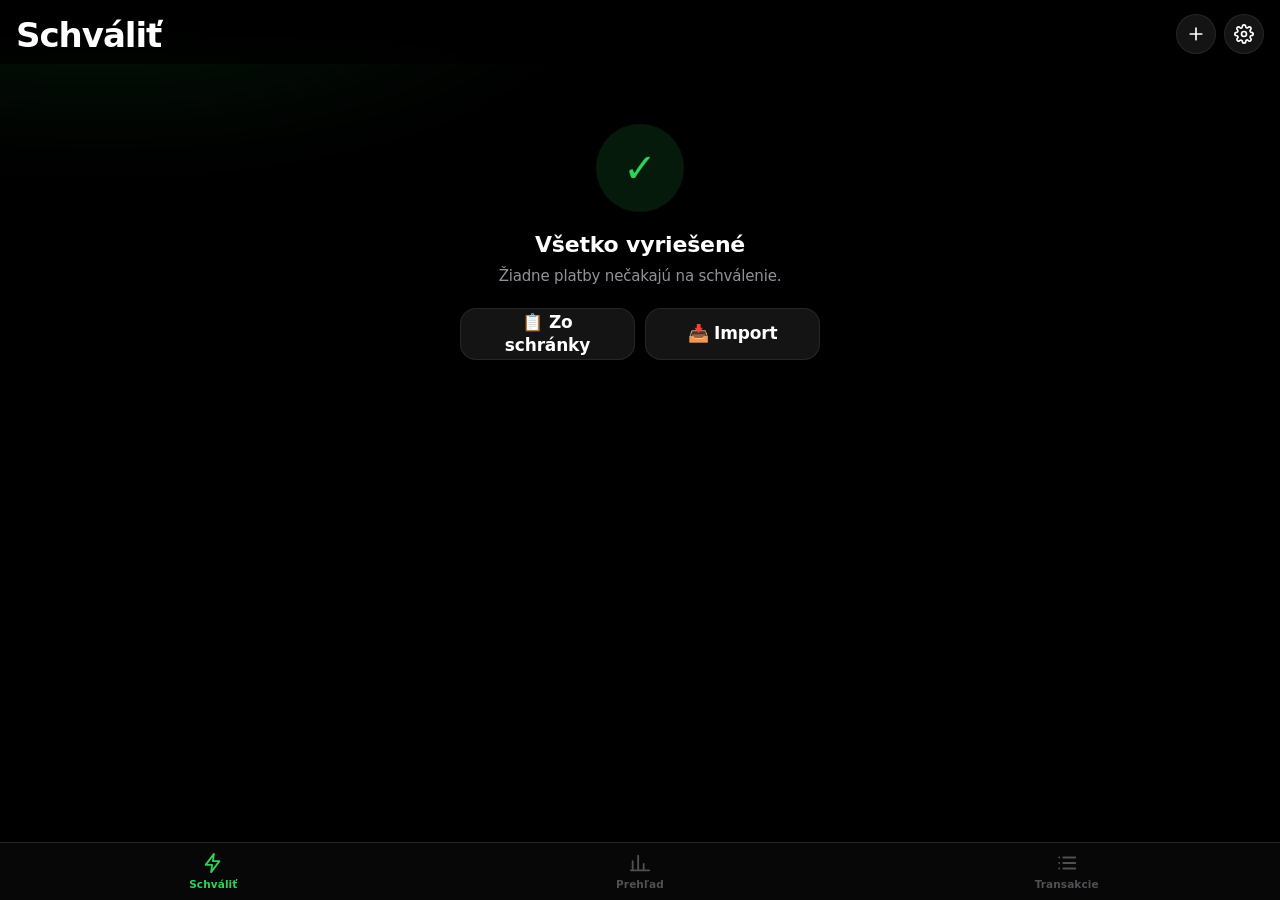
==== index.html @ a3e70f03 "Financie PWA: inbox schvaľovania, prehľad, transakcie, EML/PDF parser Co-Authored-By: Claude Opus 5." ====
<!doctype html>
<html lang="sk">
<head>
  <meta charset="utf-8">
  <meta name="viewport" content="width=device-width, initial-scale=1, viewport-fit=cover">
  <meta name="theme-color" content="#000000">
  <meta name="color-scheme" content="dark">
  <meta name="apple-mobile-web-app-capable" content="yes">
  <meta name="mobile-web-app-capable" content="yes">
  <meta name="apple-mobile-web-app-status-bar-style" content="black-translucent">
  <meta name="apple-mobile-web-app-title" content="Financie">
  <meta name="format-detection" content="telephone=no">
  <title>Financie</title>
  <link rel="manifest" href="manifest.json">
  <link rel="icon" href="icons/icon.svg" type="image/svg+xml">
  <link rel="apple-touch-icon" href="icons/apple-touch-icon.png">
  <link rel="stylesheet" href="css/app.css">
</head>
<body>
  <div class="ambient" aria-hidden="true"></div>

  <header class="topbar">
    <h1 id="title" class="topbar__title">Schváliť</h1>
    <div class="topbar__actions">
      <button class="icon-btn" id="btn-add" aria-label="Pridať platbu">
        <svg viewBox="0 0 24 24"><path d="M12 5v14M5 12h14"/></svg>
      </button>
      <button class="icon-btn" id="btn-settings" aria-label="Nastavenia">
        <svg viewBox="0 0 24 24"><circle cx="12" cy="12" r="3"/><path d="M19.4 15a1.7 1.7 0 0 0 .3 1.8l.1.1a2 2 0 1 1-2.8 2.8l-.1-.1a1.7 1.7 0 0 0-1.8-.3 1.7 1.7 0 0 0-1 1.5V21a2 2 0 1 1-4 0v-.1a1.7 1.7 0 0 0-1.1-1.5 1.7 1.7 0 0 0-1.8.3l-.1.1a2 2 0 1 1-2.8-2.8l.1-.1a1.7 1.7 0 0 0 .3-1.8 1.7 1.7 0 0 0-1.5-1H3a2 2 0 1 1 0-4h.1a1.7 1.7 0 0 0 1.5-1.1 1.7 1.7 0 0 0-.3-1.8l-.1-.1a2 2 0 1 1 2.8-2.8l.1.1a1.7 1.7 0 0 0 1.8.3H9a1.7 1.7 0 0 0 1-1.5V3a2 2 0 1 1 4 0v.1a1.7 1.7 0 0 0 1 1.5 1.7 1.7 0 0 0 1.8-.3l.1-.1a2 2 0 1 1 2.8 2.8l-.1.1a1.7 1.7 0 0 0-.3 1.8V9a1.7 1.7 0 0 0 1.5 1H21a2 2 0 1 1 0 4h-.1a1.7 1.7 0 0 0-1.5 1z"/></svg>
      </button>
    </div>
  </header>

  <main class="views">
    <section id="view-inbox" class="view" aria-label="Schváliť a vyriešiť"></section>
    <section id="view-overview" class="view" aria-label="Prehľad a analýza" hidden></section>
    <section id="view-tx" class="view" aria-label="Transakcie" hidden>
      <div class="search">
        <svg viewBox="0 0 24 24" aria-hidden="true"><circle cx="11" cy="11" r="7"/><path d="m20 20-3.5-3.5"/></svg>
        <input id="tx-search" type="search" placeholder="Hľadať obchodníka, poznámku, sumu…" autocomplete="off" enterkeyhint="search">
      </div>
      <div class="chips chips--scroll" id="tx-filters" role="tablist"></div>
      <div id="tx-list"></div>
    </section>
  </main>

  <nav class="tabbar" role="tablist">
    <button class="tab is-active" data-tab="inbox" role="tab" aria-selected="true">
      <span class="tab__icon">
        <svg viewBox="0 0 24 24"><path d="M13 2 4 14h7l-1 8 9-12h-7z"/></svg>
        <span class="badge" id="inbox-badge" hidden></span>
      </span>
      <span class="tab__label">Schváliť</span>
    </button>
    <button class="tab" data-tab="overview" role="tab" aria-selected="false">
      <span class="tab__icon"><svg viewBox="0 0 24 24"><path d="M4 20V10M10 20V4M16 20v-7M22 20H2"/></svg></span>
      <span class="tab__label">Prehľad</span>
    </button>
    <button class="tab" data-tab="tx" role="tab" aria-selected="false">
      <span class="tab__icon"><svg viewBox="0 0 24 24"><path d="M8 6h13M8 12h13M8 18h13M3.5 6h.01M3.5 12h.01M3.5 18h.01"/></svg></span>
      <span class="tab__label">Transakcie</span>
    </button>
  </nav>

  <div id="sheet-root"></div>
  <div id="toast" class="toast" role="status" aria-live="polite"></div>
  <input type="file" id="file-input" accept=".eml,.pdf,.txt,message/rfc822,application/pdf,text/plain" multiple hidden>
  <input type="file" id="backup-input" accept=".json,application/json" hidden>

  <noscript><p style="padding:24px">Aplikácia potrebuje JavaScript.</p></noscript>
  <script type="module" src="js/ui.js"></script>
</body>
</html>
---- css/app.css ----
/* =========================================================================
   Financie — iOS OLED Dark. Vanilla CSS, žiadne závislosti.
   ========================================================================= */

:root {
  color-scheme: dark;
  --bg: #000;
  --glass: rgba(255, 255, 255, 0.05);
  --glass-strong: rgba(255, 255, 255, 0.08);
  --glass-press: rgba(255, 255, 255, 0.12);
  --hairline: rgba(255, 255, 255, 0.08);
  --text: #fff;
  --text-2: rgba(235, 235, 245, 0.62);
  --text-3: rgba(235, 235, 245, 0.32);
  --green: #30d158;
  --red: #ff453a;
  --orange: #ff9f0a;
  --blue: #0a84ff;
  --r-sm: 12px;
  --r: 16px;
  --r-lg: 20px;
  --r-xl: 28px;
  --blur: saturate(180%) blur(24px);
  --ease: cubic-bezier(0.32, 0.72, 0, 1);       /* iOS sheet křivka */
  --spring: cubic-bezier(0.34, 1.36, 0.64, 1);
  --safe-t: env(safe-area-inset-top, 0px);
  --safe-b: env(safe-area-inset-bottom, 0px);
  --tabbar-h: calc(58px + var(--safe-b));
  --font: -apple-system, BlinkMacSystemFont, "SF Pro Text", "SF Pro Display", system-ui, "Segoe UI", Roboto, sans-serif;
}

/* ---------- Reset ---------- */
*, *::before, *::after { box-sizing: border-box; margin: 0; padding: 0; }
html { -webkit-text-size-adjust: 100%; text-size-adjust: 100%; height: 100%; }
body {
  min-height: 100%;
  background: var(--bg);
  color: var(--text);
  font: 400 17px/1.35 var(--font);
  letter-spacing: -0.01em;
  -webkit-font-smoothing: antialiased;
  -webkit-tap-highlight-color: transparent;
  overscroll-behavior-y: none;
  overflow-x: hidden;
}
button, input, select, textarea { font: inherit; color: inherit; letter-spacing: inherit; }
button { background: none; border: 0; cursor: pointer; touch-action: manipulation; -webkit-user-select: none; user-select: none; }
input, textarea, select { -webkit-appearance: none; appearance: none; border: 0; outline: 0; background: none; }
svg { display: block; }
[hidden] { display: none !important; }
:focus-visible { outline: 2px solid var(--blue); outline-offset: 2px; }

.ambient {
  position: fixed; inset: -20% -20% auto; height: 60vh; z-index: -1; pointer-events: none;
  background:
    radial-gradient(40% 50% at 20% 30%, rgba(48, 209, 88, 0.10), transparent 70%),
    radial-gradient(40% 50% at 85% 10%, rgba(10, 132, 255, 0.10), transparent 70%);
  filter: blur(20px);
}

/* ---------- Top bar ---------- */
.topbar {
  position: sticky; top: 0; z-index: 20;
  display: flex; align-items: flex-end; justify-content: space-between; gap: 12px;
  padding: calc(var(--safe-t) + 14px) 16px 10px;
  background: linear-gradient(#000 40%, rgba(0, 0, 0, 0.72));
  -webkit-backdrop-filter: var(--blur); backdrop-filter: var(--blur);
}
.topbar__title { font-size: 34px; font-weight: 700; letter-spacing: -0.03em; line-height: 1.1; }
.topbar__actions { display: flex; gap: 8px; }
.icon-btn {
  width: 40px; height: 40px; border-radius: 50%;
  display: grid; place-items: center;
  background: var(--glass-strong); border: 1px solid var(--hairline);
  transition: transform .15s, background .15s;
}
.icon-btn:active { transform: scale(.9); background: var(--glass-press); }
.icon-btn svg, .tab svg, .search svg { width: 22px; height: 22px; fill: none; stroke: currentColor; stroke-width: 2; stroke-linecap: round; stroke-linejoin: round; }
.icon-btn svg { width: 20px; height: 20px; }

/* ---------- Views ---------- */
.views { padding: 4px 16px calc(var(--tabbar-h) + 24px); max-width: 640px; margin: 0 auto; }
.view { animation: viewIn .28s var(--ease); }
@keyframes viewIn { from { opacity: 0; transform: translateY(6px); } }

.section-title { font-size: 13px; font-weight: 600; text-transform: uppercase; letter-spacing: .04em; color: var(--text-2); margin: 26px 4px 10px; }
.muted { color: var(--text-2); }
.small { font-size: 13px; }
.num { font-variant-numeric: tabular-nums; }
.pos { color: var(--green); }
.neg { color: var(--text); }

/* ---------- Glass ---------- */
.glass {
  background: var(--glass);
  border: 1px solid var(--hairline);
  border-radius: var(--r-lg);
  -webkit-backdrop-filter: var(--blur); backdrop-filter: var(--blur);
}

/* ---------- Buttons ---------- */
.btn {
  display: flex; align-items: center; justify-content: center; gap: 8px;
  min-height: 52px; padding: 0 18px; border-radius: var(--r);
  font-weight: 600; font-size: 17px;
  background: var(--glass-strong); border: 1px solid var(--hairline);
  transition: transform .15s var(--ease), background .15s, opacity .15s;
}
.btn:active { transform: scale(.97); background: var(--glass-press); }
.btn--primary { background: var(--green); color: #000; border-color: transparent; }
.btn--primary:active { background: #28b84c; }
.btn--blue { background: var(--blue); color: #fff; border-color: transparent; }
.btn--danger { color: var(--red); }
.btn--ghost { background: none; border-color: transparent; color: var(--blue); min-height: 44px; }
.btn--block { width: 100%; }
.btn--sm { min-height: 40px; font-size: 15px; padding: 0 14px; border-radius: var(--r-sm); }
.btn:disabled { opacity: .4; }
.row { display: flex; gap: 10px; }
.row > * { flex: 1; }

/* ---------- Inbox ---------- */
.inbox-head { display: flex; align-items: center; justify-content: space-between; gap: 12px; margin: 4px 4px 14px; }
.inbox-head__count { font-size: 15px; color: var(--text-2); }
.inbox-head__count b { color: var(--text); font-weight: 600; }

.stack { position: relative; }
.stack__ghost {
  position: absolute; left: 0; right: 0; top: 0; height: 100%;
  border-radius: var(--r-xl); background: var(--glass); border: 1px solid var(--hairline);
  transform-origin: 50% 0; pointer-events: none;
}
.stack__ghost--1 { transform: translateY(12px) scale(.95); opacity: .6; }
.stack__ghost--2 { transform: translateY(24px) scale(.9); opacity: .3; }

.card {
  position: relative; z-index: 2;
  padding: 22px 18px 18px; border-radius: var(--r-xl);
  background: rgba(22, 22, 24, 0.86);
  border: 1px solid rgba(255, 255, 255, 0.1);
  -webkit-backdrop-filter: var(--blur); backdrop-filter: var(--blur);
  box-shadow: 0 20px 50px rgba(0, 0, 0, .6);
  touch-action: pan-y;
  will-change: transform;
}
.card.is-dragging { transition: none; }
.card.is-returning { transition: transform .4s var(--spring); }
.card--fly { position: fixed; z-index: 50; margin: 0; pointer-events: none; transition: transform .42s var(--ease), opacity .42s var(--ease); }

.card__meta { display: flex; justify-content: space-between; align-items: center; font-size: 13px; color: var(--text-2); }
.card__source { padding: 3px 8px; border-radius: 999px; background: var(--glass-strong); font-weight: 600; font-size: 11px; text-transform: uppercase; letter-spacing: .05em; }
.card__amount { font-size: 46px; font-weight: 700; letter-spacing: -0.04em; margin: 14px 0 2px; line-height: 1.05; }
.card__merchant { font-size: 20px; font-weight: 600; word-break: break-word; }
.card__note { font-size: 14px; color: var(--text-2); margin-top: 4px; word-break: break-word; }
.card__hint { display: flex; align-items: center; gap: 6px; margin: 18px 0 10px; font-size: 13px; color: var(--text-2); }
.card__hint .dot { width: 6px; height: 6px; border-radius: 50%; background: var(--text-3); }
.card__hint .dot--rule { background: var(--green); }
.card__hint .dot--keyword { background: var(--orange); }
.btn--approve { min-height: 60px; font-size: 18px; border-radius: 18px; width: 100%; }
.btn--approve .emoji { font-size: 22px; }

.swipe-label {
  position: absolute; top: 22px; z-index: 3; padding: 6px 12px; border-radius: 10px;
  font-weight: 700; font-size: 15px; opacity: 0; pointer-events: none; border: 2px solid;
}
.swipe-label--yes { left: 18px; color: var(--green); transform: rotate(-8deg); }
.swipe-label--no { right: 18px; color: var(--orange); transform: rotate(8deg); }

.card__footer { display: flex; justify-content: space-between; margin-top: 10px; }
.card__footer .btn { min-height: 40px; font-size: 15px; font-weight: 500; color: var(--text-2); background: none; border: 0; padding: 0 6px; }

/* Kategórie: 4×2 mriežka, 1 tap = schválenie */
.cat-grid { display: grid; grid-template-columns: repeat(4, 1fr); gap: 8px; margin-top: 12px; }
.cat-btn {
  display: flex; flex-direction: column; align-items: center; justify-content: center; gap: 4px;
  min-height: 68px; padding: 8px 2px; border-radius: var(--r);
  background: var(--glass); border: 1px solid var(--hairline);
  font-size: 11px; font-weight: 500; color: var(--text-2); line-height: 1.15; text-align: center;
  transition: transform .15s var(--ease), background .15s, border-color .15s;
}
.cat-btn .emoji { font-size: 24px; line-height: 1; }
.cat-btn:active { transform: scale(.93); background: var(--glass-press); }
.cat-btn.is-selected { border-color: var(--c, var(--green)); background: color-mix(in srgb, var(--c, var(--green)) 18%, transparent); color: var(--text); }

.empty { text-align: center; padding: 56px 20px 24px; }
.empty__icon {
  width: 88px; height: 88px; margin: 0 auto 18px; border-radius: 50%;
  display: grid; place-items: center; font-size: 40px;
  background: rgba(48, 209, 88, .12); color: var(--green);
  animation: pop .5s var(--spring);
}
@keyframes pop { from { transform: scale(.6); opacity: 0; } }
.empty h2 { font-size: 22px; font-weight: 700; margin-bottom: 6px; }
.empty p { color: var(--text-2); font-size: 15px; margin-bottom: 22px; }
.empty .row { max-width: 360px; margin: 0 auto; }

.queue { margin-top: 30px; }
.queue-item { display: flex; align-items: center; gap: 12px; padding: 12px 14px; }
.queue-item + .queue-item { border-top: 1px solid var(--hairline); }

/* ---------- Lists ---------- */
.list { overflow: hidden; padding: 0; }
.list-row {
  display: flex; align-items: center; gap: 12px; width: 100%;
  padding: 12px 14px; text-align: left; min-height: 60px;
  transition: background .15s;
}
.list-row:active { background: var(--glass-strong); }
.list-row + .list-row { border-top: 1px solid var(--hairline); }
.list-row__icon {
  flex: none; width: 40px; height: 40px; border-radius: 12px; display: grid; place-items: center; font-size: 20px;
  background: color-mix(in srgb, var(--c, #8e8e93) 20%, transparent);
}
.list-row__main { flex: 1; min-width: 0; }
.list-row__title { font-weight: 500; white-space: nowrap; overflow: hidden; text-overflow: ellipsis; }
.list-row__sub { font-size: 13px; color: var(--text-2); white-space: nowrap; overflow: hidden; text-overflow: ellipsis; }
.list-row__end { text-align: right; font-weight: 600; font-variant-numeric: tabular-nums; white-space: nowrap; }
.pill { display: inline-block; padding: 1px 7px; border-radius: 999px; font-size: 11px; font-weight: 600; background: rgba(255, 159, 10, .18); color: var(--orange); vertical-align: 1px; }
.day-head { display: flex; justify-content: space-between; margin: 22px 6px 8px; font-size: 13px; font-weight: 600; color: var(--text-2); }
.day-head:first-child { margin-top: 8px; }

/* ---------- Search & chips ---------- */
.search {
  position: sticky; top: calc(var(--safe-t) + 64px); z-index: 10;
  display: flex; align-items: center; gap: 8px; padding: 0 12px; height: 44px; border-radius: var(--r-sm);
  background: rgba(118, 118, 128, .24); color: var(--text-2);
  -webkit-backdrop-filter: var(--blur); backdrop-filter: var(--blur);
}
.search svg { width: 18px; height: 18px; flex: none; }
.search input { flex: 1; height: 100%; font-size: 17px; color: var(--text); min-width: 0; }
.search input::placeholder { color: var(--text-3); }
.chips { display: flex; gap: 8px; margin: 12px 0 4px; }
.chips--scroll { overflow-x: auto; scrollbar-width: none; margin-left: -16px; margin-right: -16px; padding: 0 16px; }
.chips--scroll::-webkit-scrollbar { display: none; }
.chip {
  flex: none; height: 34px; padding: 0 14px; border-radius: 999px; font-size: 15px; font-weight: 500;
  background: var(--glass-strong); border: 1px solid var(--hairline); color: var(--text-2);
  transition: background .15s, color .15s;
}
.chip.is-active { background: var(--text); color: #000; border-color: transparent; }

/* ---------- Overview ---------- */
.month-nav { display: flex; align-items: center; justify-content: space-between; margin: 0 0 14px; }
.month-nav__label { font-size: 17px; font-weight: 600; text-transform: capitalize; }
.month-nav .icon-btn svg { width: 18px; height: 18px; }

.hero { padding: 20px 18px; }
.hero__label { font-size: 13px; color: var(--text-2); font-weight: 500; }
.hero__value { font-size: 44px; font-weight: 700; letter-spacing: -0.04em; margin: 2px 0 4px; line-height: 1.1; }
.hero__sub { font-size: 14px; color: var(--text-2); }

.tiles { display: grid; grid-template-columns: repeat(3, 1fr); gap: 8px; margin-top: 8px; }
.tile { padding: 14px 12px; min-width: 0; }
.tile__label { font-size: 12px; color: var(--text-2); font-weight: 500; display: flex; align-items: center; gap: 5px; }
.tile__value { font-size: 18px; font-weight: 700; letter-spacing: -0.02em; margin-top: 4px; white-space: nowrap; overflow: hidden; text-overflow: ellipsis; }
.swatch { width: 8px; height: 8px; border-radius: 2px; flex: none; background: var(--c); }

.alert { display: flex; align-items: center; gap: 12px; padding: 14px; margin-top: 8px; width: 100%; text-align: left; border-color: rgba(255, 159, 10, .3); }
.alert__icon { font-size: 20px; }

.panel { padding: 16px; }
.stackbar { display: flex; gap: 2px; height: 14px; border-radius: 4px; overflow: hidden; background: rgba(255, 255, 255, .06); }
.stackbar__seg { height: 100%; background: var(--c); min-width: 3px; border: 0; padding: 0; transition: opacity .15s; }
.stackbar__seg:first-child { border-radius: 4px 0 0 4px; }
.stackbar__seg:last-child { border-radius: 0 4px 4px 0; }
.legend { display: flex; flex-wrap: wrap; gap: 6px 14px; margin-top: 12px; font-size: 13px; color: var(--text-2); }
.legend span { display: inline-flex; align-items: center; gap: 6px; }
.legend b { color: var(--text); font-weight: 600; }

.cat-row { display: grid; grid-template-columns: 34px 1fr auto; gap: 4px 12px; align-items: center; padding: 10px 0; }
.cat-row + .cat-row { border-top: 1px solid var(--hairline); }
.cat-row__icon { font-size: 22px; grid-row: span 2; text-align: center; }
.cat-row__name { font-weight: 500; font-size: 15px; }
.cat-row__val { font-weight: 600; font-size: 15px; font-variant-numeric: tabular-nums; text-align: right; }
.cat-row__bar { grid-column: 2 / 4; height: 6px; border-radius: 3px; background: rgba(255, 255, 255, .06); overflow: hidden; }
.cat-row__bar i { display: block; height: 100%; border-radius: 3px; background: var(--c); transform-origin: left; animation: grow .6s var(--ease); }
@keyframes grow { from { transform: scaleX(0); } }

.trend { position: relative; }
.trend svg { width: 100%; height: auto; overflow: visible; }
.trend .grid-line { stroke: rgba(255, 255, 255, .08); stroke-width: 1; }
.trend .axis-label { fill: var(--text-3); font-size: 11px; }
.trend .axis-label--active { fill: var(--text); font-weight: 600; }
.trend .bar-in { fill: var(--green); }
.trend .bar-out { fill: rgba(235, 235, 245, .55); }
.trend .hit { fill: transparent; cursor: pointer; }
.trend .col.is-dim { opacity: .45; }
.tooltip {
  position: absolute; pointer-events: none; z-index: 5; min-width: 150px;
  padding: 10px 12px; border-radius: 12px; font-size: 13px;
  background: rgba(44, 44, 46, .96); border: 1px solid var(--hairline); box-shadow: 0 10px 30px rgba(0, 0, 0, .5);
  transform: translate(-50%, -100%); white-space: nowrap;
}
.tooltip b { display: block; margin-bottom: 4px; font-size: 13px; }
.tooltip div { display: flex; justify-content: space-between; gap: 14px; color: var(--text-2); }
.tooltip div span:last-child { color: var(--text); font-variant-numeric: tabular-nums; }

/* ---------- Tab bar ---------- */
.tabbar {
  position: fixed; left: 0; right: 0; bottom: 0; z-index: 30;
  display: grid; grid-template-columns: repeat(3, 1fr);
  height: var(--tabbar-h); padding-bottom: var(--safe-b);
  background: rgba(10, 10, 10, .72);
  border-top: 0.5px solid rgba(255, 255, 255, .12);
  -webkit-backdrop-filter: var(--blur); backdrop-filter: var(--blur);
}
.tab { display: flex; flex-direction: column; align-items: center; justify-content: center; gap: 3px; color: var(--text-3); transition: color .2s; }
.tab__icon { position: relative; }
.tab__label { font-size: 10.5px; font-weight: 600; letter-spacing: .01em; }
.tab.is-active { color: var(--text); }
.tab.is-active[data-tab="inbox"] { color: var(--green); }
.tab:active .tab__icon { transform: scale(.88); }
.tab__icon { transition: transform .15s; }
.badge {
  position: absolute; top: -5px; left: 14px; min-width: 18px; height: 18px; padding: 0 5px;
  border-radius: 9px; background: var(--red); color: #fff; font-size: 11px; font-weight: 700; line-height: 18px; text-align: center;
}

/* ---------- Bottom sheet ---------- */
.sheet-backdrop {
  position: fixed; inset: 0; z-index: 60; background: rgba(0, 0, 0, .55);
  opacity: 0; transition: opacity .35s var(--ease);
}
.sheet {
  position: fixed; left: 0; right: 0; bottom: 0; z-index: 61;
  max-height: calc(100dvh - var(--safe-t) - 24px); overflow-y: auto; overscroll-behavior: contain;
  max-width: 640px; margin: 0 auto;
  padding: 8px 16px calc(var(--safe-b) + 20px);
  border-radius: 24px 24px 0 0;
  background: rgba(28, 28, 30, .94);
  border-top: 1px solid rgba(255, 255, 255, .1);
  -webkit-backdrop-filter: var(--blur); backdrop-filter: var(--blur);
  transform: translateY(100%); transition: transform .42s var(--ease);
}
.sheet-open .sheet-backdrop { opacity: 1; }
.sheet-open .sheet { transform: translateY(0); }
.sheet__grab { width: 36px; height: 5px; border-radius: 3px; background: rgba(255, 255, 255, .25); margin: 0 auto 10px; }
.sheet__head { display: flex; align-items: center; justify-content: space-between; margin-bottom: 14px; }
.sheet__title { font-size: 20px; font-weight: 700; }
.sheet .section-title:first-of-type { margin-top: 8px; }

.field { display: block; margin-bottom: 10px; }
.field__label { display: block; font-size: 13px; color: var(--text-2); margin: 0 4px 6px; }
.input {
  width: 100%; min-height: 50px; padding: 12px 14px; border-radius: var(--r-sm);
  background: rgba(118, 118, 128, .2); font-size: 17px; color: var(--text);
}
.input::placeholder { color: var(--text-3); }
.input--amount { font-size: 34px; font-weight: 700; text-align: center; min-height: 72px; letter-spacing: -0.03em; }
textarea.input { min-height: 120px; resize: vertical; font-size: 15px; line-height: 1.4; }
input[type="date"].input { display: block; }

.segmented { display: grid; grid-template-columns: 1fr 1fr; padding: 3px; border-radius: 12px; background: rgba(118, 118, 128, .24); margin-bottom: 12px; }
.segmented button { min-height: 36px; border-radius: 9px; font-size: 15px; font-weight: 600; color: var(--text-2); transition: background .2s, color .2s; }
.segmented button.is-active { background: rgba(255, 255, 255, .16); color: var(--text); }

.guide { padding: 16px; font-size: 15px; line-height: 1.5; }
.guide ol { padding-left: 20px; }
.guide li { margin-bottom: 10px; }
.guide li::marker { color: var(--text-2); font-weight: 600; }
.guide code, .code {
  font: 13px/1.45 ui-monospace, "SF Mono", Menlo, monospace;
  background: rgba(255, 255, 255, .08); border-radius: 6px; padding: 1px 5px; word-break: break-all;
}
.code { display: block; padding: 10px 12px; margin: 8px 0; user-select: all; -webkit-user-select: all; }
.guide .note { margin-top: 12px; padding: 12px; border-radius: 12px; background: rgba(10, 132, 255, .12); font-size: 14px; color: var(--text-2); }
.guide .note b { color: var(--text); }

.settings-group { overflow: hidden; }
.settings-group .list-row__icon { font-size: 18px; }

/* ---------- Toast ---------- */
.toast {
  position: fixed; left: 50%; bottom: calc(var(--tabbar-h) + 14px); z-index: 80;
  display: flex; align-items: center; gap: 14px; max-width: calc(100% - 32px);
  padding: 12px 16px; border-radius: 16px; font-size: 15px; font-weight: 500;
  background: rgba(44, 44, 46, .95); border: 1px solid var(--hairline); box-shadow: 0 12px 30px rgba(0, 0, 0, .5);
  -webkit-backdrop-filter: var(--blur); backdrop-filter: var(--blur);
  transform: translate(-50%, 20px); opacity: 0; pointer-events: none;
  transition: transform .35s var(--spring), opacity .25s;
}
.toast.is-visible { transform: translate(-50%, 0); opacity: 1; pointer-events: auto; }
.toast__action { color: var(--blue); font-weight: 600; white-space: nowrap; padding: 4px 0; }

@media (prefers-reduced-motion: reduce) {
  *, *::before, *::after { animation-duration: .01ms !important; transition-duration: .01ms !important; }
}
@media (max-width: 360px) {
  .topbar__title { font-size: 30px; }
  .card__amount { font-size: 40px; }
  .tiles { grid-template-columns: 1fr 1fr; }
  .tiles .tile:last-child { grid-column: span 2; }
}
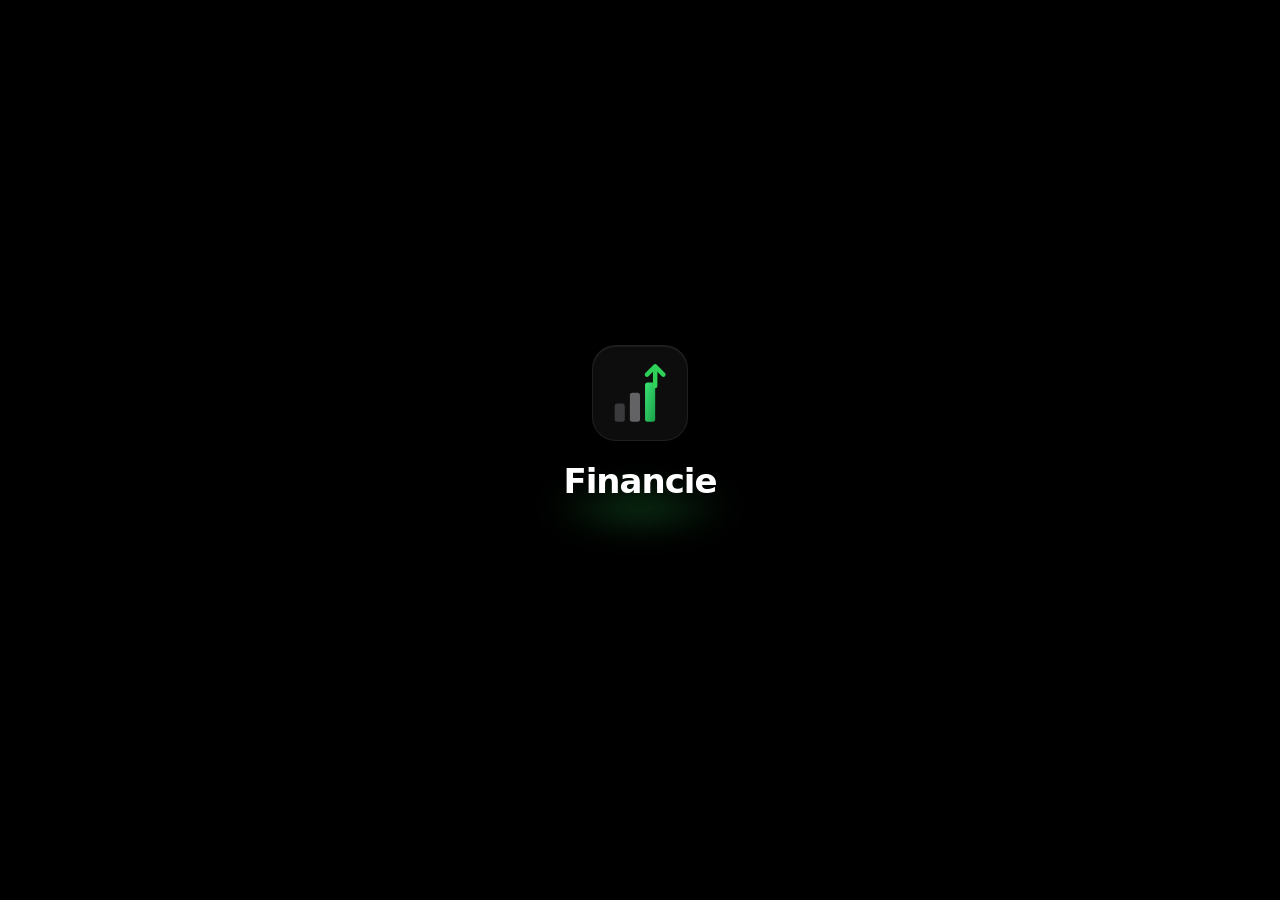
==== commit 074c9aee: "Úvodná animácia pri otvorení appky - logo v sklenenej dlaždici (opacity + scale + blur), stĺpce graf" ====
--- a/index.html
+++ b/index.html
@@ -16,7 +16,62 @@
   <link rel="apple-touch-icon" href="icons/apple-touch-icon.png">
   <link rel="stylesheet" href="css/app.css">
 </head>
-<body>
+<body class="is-launching">
+  <!-- Úvodná animácia: len pri otvorení appky (riadi ju skript nižšie, štýly v css/app.css → Splash) -->
+  <div id="splash" class="splash" aria-hidden="true">
+    <div class="splash__stage">
+      <div class="splash__mark">
+        <svg viewBox="80 38 352 392" width="56" height="62">
+          <defs>
+            <linearGradient id="splash-g" x1="0" y1="0" x2="1" y2="1">
+              <stop offset="0" stop-color="#3ae374"/><stop offset="1" stop-color="#1a9e48"/>
+            </linearGradient>
+          </defs>
+          <rect class="splash__bar splash__bar--1" x="96" y="300" width="64" height="116" rx="16" fill="#3a3a3c"/>
+          <rect class="splash__bar splash__bar--2" x="192" y="232" width="64" height="184" rx="16" fill="#636366"/>
+          <rect class="splash__bar splash__bar--3" x="288" y="168" width="64" height="248" rx="16" fill="url(#splash-g)"/>
+          <g class="splash__arrow" fill="none" stroke="#30d158" stroke-width="28" stroke-linecap="round" stroke-linejoin="round">
+            <path d="M300 118 352 66l52 52"/><path d="M352 70v120"/>
+          </g>
+        </svg>
+      </div>
+      <div class="splash__name">Financie</div>
+      <div class="splash__glow"></div>
+    </div>
+  </div>
+  <script>
+    (function () {
+      var el = document.getElementById('splash'), body = document.body, gone = false;
+      function done() {
+        if (gone) return;
+        gone = true;
+        body.classList.remove('is-launching', 'is-revealing');
+        if (el && el.parentNode) el.parentNode.removeChild(el);
+      }
+      var seen = false;
+      try { seen = sessionStorage.getItem('financie.splash') === '1'; sessionStorage.setItem('financie.splash', '1'); } catch (e) {}
+      // Znovunačítanie v tej istej relácii alebo odkaz zo Skratiek → rovno dashboard
+      if (seen || /[?&](add|import)=/.test(location.search)) { done(); return; }
+
+      var reduce = window.matchMedia && matchMedia('(prefers-reduced-motion: reduce)').matches;
+      var minHold = reduce ? 650 : 1500, start = Date.now(), left = false;
+      function leave() {
+        if (left) return;
+        left = true;
+        el.classList.add('is-leaving');
+        body.classList.add('is-revealing');
+        body.classList.remove('is-launching');
+        setTimeout(done, reduce ? 350 : 850);
+      }
+      // Odíď až keď je dashboard vykreslený (load) a animácia dobehla
+      function whenReady() { setTimeout(leave, Math.max(0, minHold - (Date.now() - start))); }
+      if (document.readyState === 'complete') whenReady();
+      else window.addEventListener('load', whenReady);
+      setTimeout(done, 5000); // poistka
+    })();
+  </script>
+  <noscript><style>.splash { display: none; } body.is-launching .topbar, body.is-launching .views, body.is-launching .tabbar { opacity: 1; transform: none; }</style></noscript>
+
   <div class="ambient" aria-hidden="true"></div>
 
   <header class="topbar">
--- a/css/app.css
+++ b/css/app.css
@@ -211,6 +211,7 @@
   background: color-mix(in srgb, var(--c, #8e8e93) 20%, transparent);
 }
 .list-row__main { flex: 1; min-width: 0; }
+.list-row__title, .list-row__sub { display: block; }
 .list-row__title { font-weight: 500; white-space: nowrap; overflow: hidden; text-overflow: ellipsis; }
 .list-row__sub { font-size: 13px; color: var(--text-2); white-space: nowrap; overflow: hidden; text-overflow: ellipsis; }
 .list-row__end { text-align: right; font-weight: 600; font-variant-numeric: tabular-nums; white-space: nowrap; }
@@ -350,6 +351,8 @@
 input[type="date"].input { display: block; }
 
 .segmented { display: grid; grid-template-columns: 1fr 1fr; padding: 3px; border-radius: 12px; background: rgba(118, 118, 128, .24); margin-bottom: 12px; }
+.segmented--3 { grid-template-columns: repeat(3, 1fr); }
+.segmented--4 { grid-template-columns: repeat(4, 1fr); }
 .segmented button { min-height: 36px; border-radius: 9px; font-size: 15px; font-weight: 600; color: var(--text-2); transition: background .2s, color .2s; }
 .segmented button.is-active { background: rgba(255, 255, 255, .16); color: var(--text); }
 
@@ -390,3 +393,81 @@
   .tiles { grid-template-columns: 1fr 1fr; }
   .tiles .tile:last-child { grid-column: span 2; }
 }
+
+/* =========================================================================
+   Splash — úvodná animácia pri otvorení appky
+   Poradie: scéna → logo (opacity + scale + blur) → stĺpce grafu → šípka
+            → názov (posun nahor) → žiara → prechod na dashboard.
+   Animujú sa len opacity / transform / malý filter: blur → plynulé aj na iPhone.
+   ========================================================================= */
+.splash {
+  position: fixed; inset: 0; z-index: 1000;
+  display: grid; place-items: center;
+  padding: var(--safe-t) 16px var(--safe-b);
+  background: var(--bg);
+  transition: opacity .6s cubic-bezier(.4, 0, .2, 1);
+}
+.splash__stage {
+  position: relative;
+  display: flex; flex-direction: column; align-items: center;
+  margin-bottom: 6vh; /* opticky stred */
+  animation: splashFade .5s cubic-bezier(.4, 0, .2, 1) both;
+  transition: transform .7s var(--ease), filter .7s var(--ease);
+}
+.splash__mark {
+  width: 96px; height: 96px; border-radius: 24px;
+  display: grid; place-items: center;
+  background: var(--glass);
+  border: 1px solid var(--hairline);
+  box-shadow: inset 0 1px 0 rgba(255, 255, 255, .06), 0 18px 40px rgba(0, 0, 0, .6);
+  animation: splashMark .9s cubic-bezier(.16, 1, .3, 1) .1s both;
+}
+.splash__mark svg { overflow: visible; }
+.splash__bar { transform-box: fill-box; transform-origin: 50% 100%; animation: splashBar .75s cubic-bezier(.16, 1, .3, 1) both; }
+.splash__bar--1 { animation-delay: .3s; }
+.splash__bar--2 { animation-delay: .38s; }
+.splash__bar--3 { animation-delay: .46s; }
+.splash__arrow { animation: splashArrow .6s cubic-bezier(.16, 1, .3, 1) .62s both; }
+.splash__name {
+  margin-top: 22px;
+  font-size: 34px; font-weight: 700; letter-spacing: -0.03em; line-height: 1.1;
+  color: var(--text);
+  animation: splashName .8s cubic-bezier(.16, 1, .3, 1) .48s both;
+}
+.splash__glow {
+  position: absolute; left: 50%; bottom: -34px; z-index: -1;
+  width: 190px; height: 56px; margin-left: -95px;
+  border-radius: 50%;
+  background: radial-gradient(closest-side, rgba(48, 209, 88, .26), rgba(48, 209, 88, 0));
+  filter: blur(14px);
+  pointer-events: none;
+  animation: splashGlow 1.2s cubic-bezier(.4, 0, .2, 1) .7s both;
+}
+
+@keyframes splashFade  { from { opacity: 0; } }
+@keyframes splashMark  { from { opacity: 0; transform: scale(.82); filter: blur(10px); } }
+@keyframes splashBar   { from { opacity: 0; transform: scaleY(.3); } }
+@keyframes splashArrow { from { opacity: 0; transform: translateY(16px); } }
+@keyframes splashName  { from { opacity: 0; transform: translateY(12px); filter: blur(6px); } }
+@keyframes splashGlow  { from { opacity: 0; transform: scale(.6); } }
+
+/* Odchod: splash sa rozplynie a mierne priblíži, dashboard sa zozadu zaostrí na miesto */
+.splash.is-leaving { opacity: 0; pointer-events: none; }
+.splash.is-leaving .splash__stage { transform: scale(1.06); filter: blur(8px); }
+
+body.is-launching .topbar,
+body.is-launching .views { opacity: 0; transform: scale(.975); }
+body.is-launching .tabbar { opacity: 0; transform: translateY(10px); }
+body.is-launching { overflow: hidden; }
+body.is-revealing .topbar,
+body.is-revealing .views,
+body.is-revealing .tabbar { transition: opacity .6s var(--ease) .08s, transform .8s var(--ease) .08s; }
+body.is-revealing .views { transform-origin: 50% 20%; }
+
+/* Obmedziť pohyb: bez posunov, zväčšení a rozostrení — len krátke prelínanie */
+@media (prefers-reduced-motion: reduce) {
+  .splash__stage, .splash__mark, .splash__bar, .splash__arrow, .splash__name, .splash__glow { animation: none !important; }
+  .splash.is-leaving .splash__stage { transform: none; filter: none; }
+  #splash.is-leaving { transition: opacity .3s linear !important; }
+  body.is-launching .topbar, body.is-launching .views, body.is-launching .tabbar { transform: none; }
+}
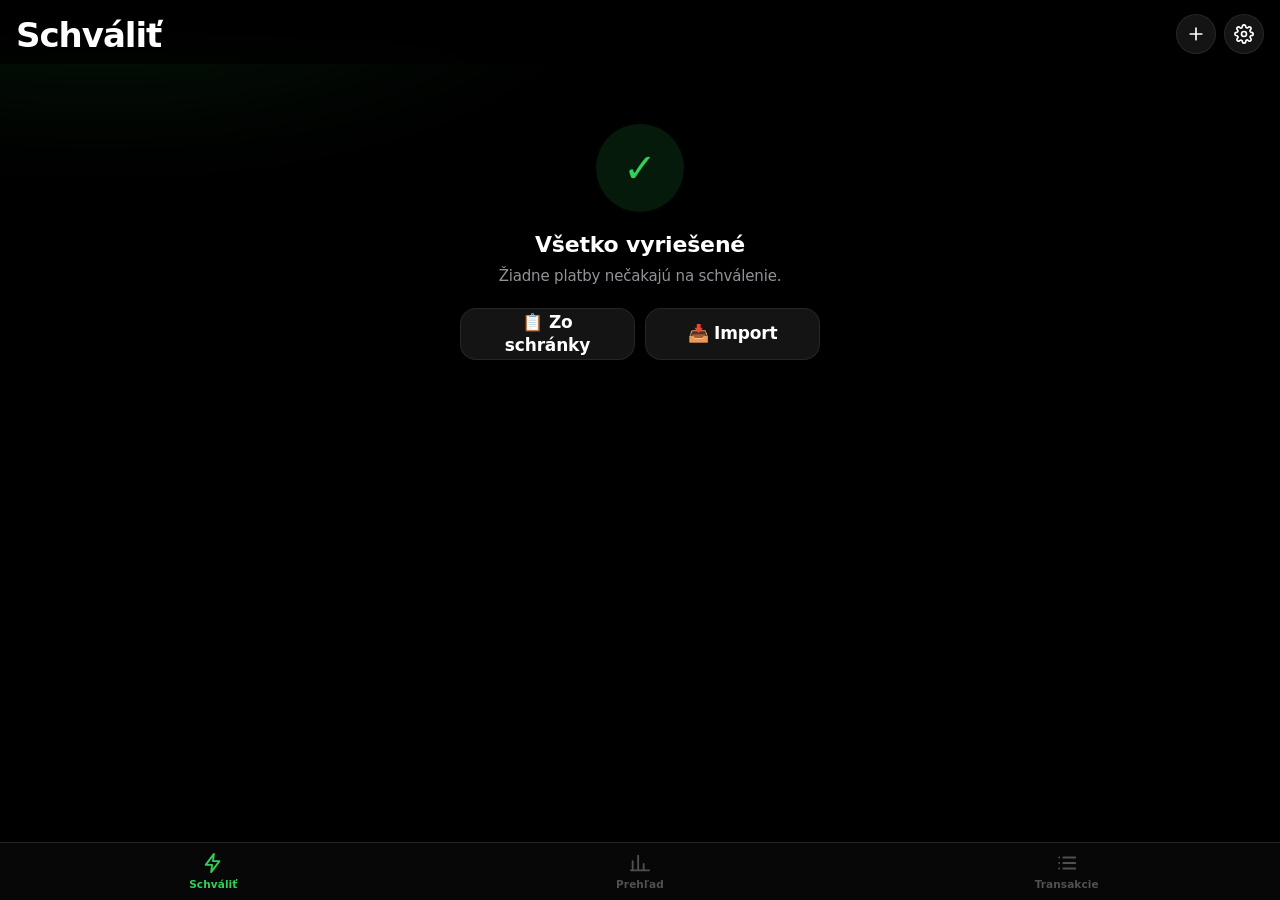
==== commit e8257619: "Úvodná animácia: kratšia (~1,3 s) a bez zaseknutia - odchod nečaká na window.load (čakal aj na odpov" ====
--- a/index.html
+++ b/index.html
@@ -54,19 +54,21 @@
       if (seen || /[?&](add|import)=/.test(location.search)) { done(); return; }
 
       var reduce = window.matchMedia && matchMedia('(prefers-reduced-motion: reduce)').matches;
-      var minHold = reduce ? 650 : 1500, start = Date.now(), left = false;
+      // Odchod začne hneď, ako dobehne posledný pohyb (bez mŕtvej pauzy)
+      var minHold = reduce ? 400 : 780, start = Date.now(), left = false;
       function leave() {
         if (left) return;
         left = true;
         el.classList.add('is-leaving');
         body.classList.add('is-revealing');
         body.classList.remove('is-launching');
-        setTimeout(done, reduce ? 350 : 850);
+        setTimeout(done, reduce ? 300 : 520);
       }
-      // Odíď až keď je dashboard vykreslený (load) a animácia dobehla
+      // Dashboard je vykreslený po DOMContentLoaded (moduly už dobehli). Nečakáme na 'load',
+      // ten by čakal aj na požiadavky do Gmailu a úvodná obrazovka by zbytočne stála.
       function whenReady() { setTimeout(leave, Math.max(0, minHold - (Date.now() - start))); }
-      if (document.readyState === 'complete') whenReady();
-      else window.addEventListener('load', whenReady);
+      if (document.readyState !== 'loading') whenReady();
+      else document.addEventListener('DOMContentLoaded', whenReady);
       setTimeout(done, 5000); // poistka
     })();
   </script>
--- a/css/app.css
+++ b/css/app.css
@@ -405,14 +405,14 @@
   display: grid; place-items: center;
   padding: var(--safe-t) 16px var(--safe-b);
   background: var(--bg);
-  transition: opacity .6s cubic-bezier(.4, 0, .2, 1);
+  transition: opacity .42s cubic-bezier(.4, 0, .2, 1);
 }
 .splash__stage {
   position: relative;
   display: flex; flex-direction: column; align-items: center;
   margin-bottom: 6vh; /* opticky stred */
-  animation: splashFade .5s cubic-bezier(.4, 0, .2, 1) both;
-  transition: transform .7s var(--ease), filter .7s var(--ease);
+  animation: splashFade .3s cubic-bezier(.4, 0, .2, 1) both;
+  transition: transform .5s var(--ease), filter .5s var(--ease);
 }
 .splash__mark {
   width: 96px; height: 96px; border-radius: 24px;
@@ -420,19 +420,19 @@
   background: var(--glass);
   border: 1px solid var(--hairline);
   box-shadow: inset 0 1px 0 rgba(255, 255, 255, .06), 0 18px 40px rgba(0, 0, 0, .6);
-  animation: splashMark .9s cubic-bezier(.16, 1, .3, 1) .1s both;
+  animation: splashMark .6s cubic-bezier(.16, 1, .3, 1) .04s both;
 }
 .splash__mark svg { overflow: visible; }
-.splash__bar { transform-box: fill-box; transform-origin: 50% 100%; animation: splashBar .75s cubic-bezier(.16, 1, .3, 1) both; }
-.splash__bar--1 { animation-delay: .3s; }
-.splash__bar--2 { animation-delay: .38s; }
-.splash__bar--3 { animation-delay: .46s; }
-.splash__arrow { animation: splashArrow .6s cubic-bezier(.16, 1, .3, 1) .62s both; }
+.splash__bar { transform-box: fill-box; transform-origin: 50% 100%; animation: splashBar .5s cubic-bezier(.16, 1, .3, 1) both; }
+.splash__bar--1 { animation-delay: .14s; }
+.splash__bar--2 { animation-delay: .19s; }
+.splash__bar--3 { animation-delay: .24s; }
+.splash__arrow { animation: splashArrow .42s cubic-bezier(.16, 1, .3, 1) .34s both; }
 .splash__name {
   margin-top: 22px;
   font-size: 34px; font-weight: 700; letter-spacing: -0.03em; line-height: 1.1;
   color: var(--text);
-  animation: splashName .8s cubic-bezier(.16, 1, .3, 1) .48s both;
+  animation: splashName .55s cubic-bezier(.16, 1, .3, 1) .22s both;
 }
 .splash__glow {
   position: absolute; left: 50%; bottom: -34px; z-index: -1;
@@ -441,7 +441,7 @@
   background: radial-gradient(closest-side, rgba(48, 209, 88, .26), rgba(48, 209, 88, 0));
   filter: blur(14px);
   pointer-events: none;
-  animation: splashGlow 1.2s cubic-bezier(.4, 0, .2, 1) .7s both;
+  animation: splashGlow .7s cubic-bezier(.4, 0, .2, 1) .32s both;
 }
 
 @keyframes splashFade  { from { opacity: 0; } }
@@ -461,7 +461,7 @@
 body.is-launching { overflow: hidden; }
 body.is-revealing .topbar,
 body.is-revealing .views,
-body.is-revealing .tabbar { transition: opacity .6s var(--ease) .08s, transform .8s var(--ease) .08s; }
+body.is-revealing .tabbar { transition: opacity .42s var(--ease), transform .55s var(--ease); }
 body.is-revealing .views { transform-origin: 50% 20%; }
 
 /* Obmedziť pohyb: bez posunov, zväčšení a rozostrení — len krátke prelínanie */
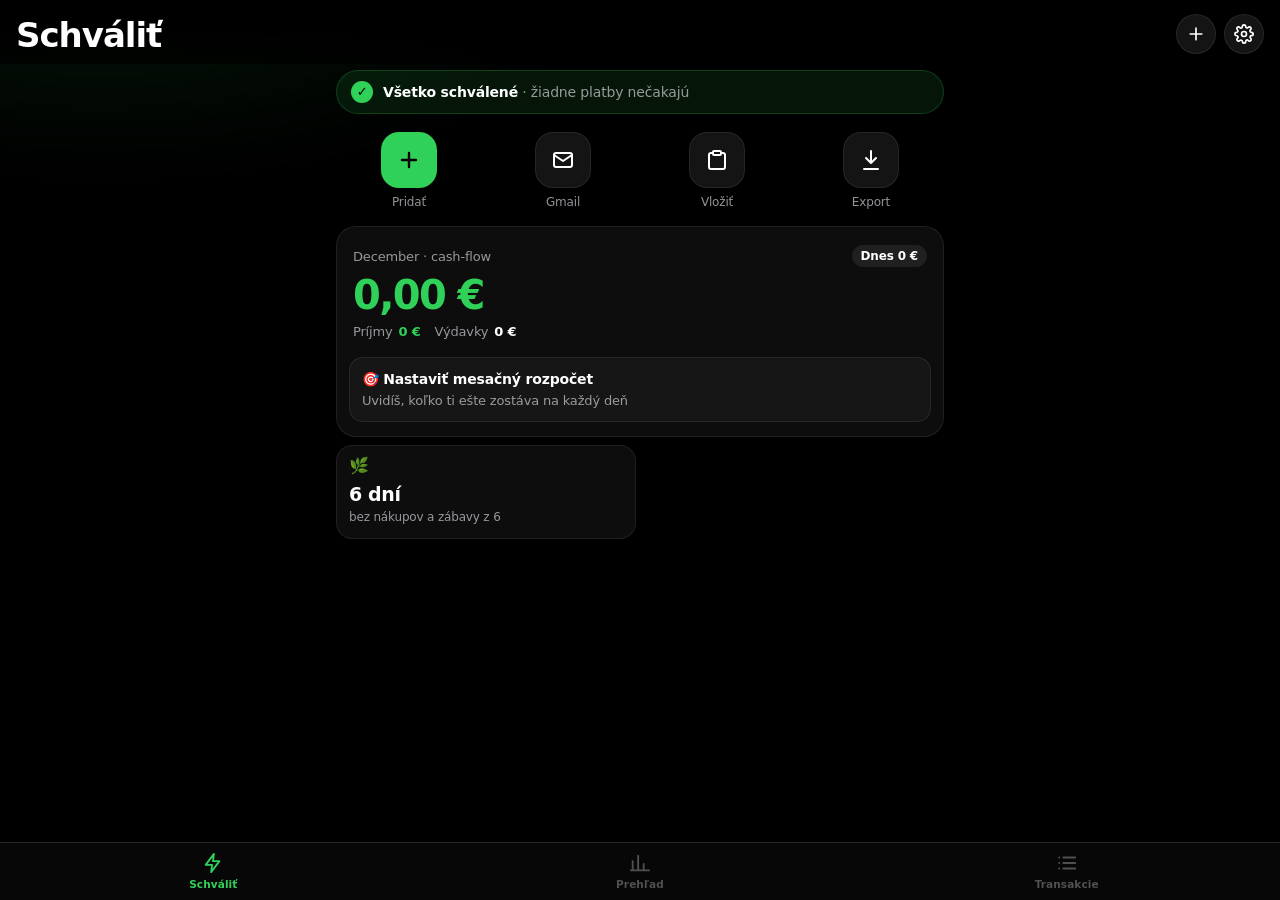
==== commit 226752f7: "Schváliť: mini-dashboard, rýchle akcie, rozpočet, haptika; inteligentné vyhľadávanie - prázdny stav " ====
--- a/index.html
+++ b/index.html
@@ -94,7 +94,7 @@
     <section id="view-tx" class="view" aria-label="Transakcie" hidden>
       <div class="search">
         <svg viewBox="0 0 24 24" aria-hidden="true"><circle cx="11" cy="11" r="7"/><path d="m20 20-3.5-3.5"/></svg>
-        <input id="tx-search" type="search" placeholder="Hľadať obchodníka, poznámku, sumu…" autocomplete="off" enterkeyhint="search">
+        <input id="tx-search" type="search" placeholder="lidl, šport, >50, september…" autocomplete="off" enterkeyhint="search">
       </div>
       <div class="chips chips--scroll" id="tx-filters" role="tablist"></div>
       <div id="tx-list"></div>
@@ -121,7 +121,7 @@
 
   <div id="sheet-root"></div>
   <div id="toast" class="toast" role="status" aria-live="polite"></div>
-  <input type="file" id="file-input" accept=".eml,.pdf,.txt,message/rfc822,application/pdf,text/plain" multiple hidden>
+  <input type="file" id="file-input" accept=".eml,.pdf,.txt,.json,message/rfc822,application/pdf,text/plain,application/json" multiple hidden>
   <input type="file" id="backup-input" accept=".json,application/json" hidden>
 
   <noscript><p style="padding:24px">Aplikácia potrebuje JavaScript.</p></noscript>
--- a/css/app.css
+++ b/css/app.css
@@ -169,15 +169,15 @@
 .card__footer .btn { min-height: 40px; font-size: 15px; font-weight: 500; color: var(--text-2); background: none; border: 0; padding: 0 6px; }
 
 /* Kategórie: 4×2 mriežka, 1 tap = schválenie */
-.cat-grid { display: grid; grid-template-columns: repeat(4, 1fr); gap: 8px; margin-top: 12px; }
+.cat-grid { display: grid; grid-template-columns: repeat(5, 1fr); gap: 6px; margin-top: 12px; }
 .cat-btn {
   display: flex; flex-direction: column; align-items: center; justify-content: center; gap: 4px;
-  min-height: 68px; padding: 8px 2px; border-radius: var(--r);
+  min-height: 64px; padding: 8px 1px; border-radius: 14px;
   background: var(--glass); border: 1px solid var(--hairline);
-  font-size: 11px; font-weight: 500; color: var(--text-2); line-height: 1.15; text-align: center;
+  font-size: 10.5px; letter-spacing: -0.02em; font-weight: 500; color: var(--text-2); line-height: 1.15; text-align: center;
   transition: transform .15s var(--ease), background .15s, border-color .15s;
 }
-.cat-btn .emoji { font-size: 24px; line-height: 1; }
+.cat-btn .emoji { font-size: 22px; line-height: 1; }
 .cat-btn:active { transform: scale(.93); background: var(--glass-press); }
 .cat-btn.is-selected { border-color: var(--c, var(--green)); background: color-mix(in srgb, var(--c, var(--green)) 18%, transparent); color: var(--text); }
 
@@ -295,6 +295,96 @@
 .tooltip div { display: flex; justify-content: space-between; gap: 14px; color: var(--text-2); }
 .tooltip div span:last-child { color: var(--text); font-variant-numeric: tabular-nums; }
 
+/* ---------- Jednorazové výdavky ---------- */
+.oneoff-split { display: flex; justify-content: space-between; gap: 12px; flex-wrap: wrap; padding: 12px 14px; margin-top: 8px; font-size: 14px; }
+.oneoff-split b { margin-left: 4px; }
+.switch-row {
+  display: flex; align-items: center; justify-content: space-between; gap: 14px; width: 100%;
+  min-height: 56px; padding: 10px 14px; margin: 4px 0 12px; border-radius: var(--r-sm);
+  background: rgba(118, 118, 128, .2); text-align: left;
+}
+.switch-row__text { display: flex; flex-direction: column; font-size: 16px; }
+.switch-row__sub { font-size: 12px; color: var(--text-2); margin-top: 2px; }
+.switch {
+  position: relative; flex: none; width: 51px; height: 31px; border-radius: 16px;
+  background: rgba(120, 120, 128, .32); transition: background .25s var(--ease);
+}
+.switch::after {
+  content: ""; position: absolute; top: 2px; left: 2px; width: 27px; height: 27px; border-radius: 50%;
+  background: #fff; box-shadow: 0 3px 8px rgba(0, 0, 0, .25); transition: transform .25s var(--ease);
+}
+.switch-row[aria-checked="true"] .switch,
+[role="switch"][aria-checked="true"] .switch { background: var(--green); }
+.switch-row[aria-checked="true"] .switch::after,
+[role="switch"][aria-checked="true"] .switch::after { transform: translateX(20px); }
+
+/* ---------- Schváliť: stav, rýchle akcie, mini-dashboard ---------- */
+.all-clear {
+  display: flex; align-items: center; gap: 10px; margin: 2px 0 14px; padding: 10px 14px;
+  border-radius: 999px; background: rgba(48, 209, 88, .1); border: 1px solid rgba(48, 209, 88, .22);
+  font-size: 14px; animation: viewIn .4s var(--ease);
+}
+.all-clear b { font-weight: 600; }
+.all-clear__check {
+  flex: none; width: 22px; height: 22px; border-radius: 50%; display: grid; place-items: center;
+  background: var(--green); color: #000; font-size: 13px; font-weight: 800;
+}
+
+.quick-actions { display: grid; grid-template-columns: repeat(4, 1fr); gap: 8px; margin: 0 0 12px; }
+.qa { display: flex; flex-direction: column; align-items: center; gap: 6px; padding: 4px 0; }
+.qa__icon {
+  width: 56px; height: 56px; border-radius: 18px; display: grid; place-items: center;
+  background: var(--glass-strong); border: 1px solid var(--hairline);
+  transition: transform .15s var(--ease), background .15s;
+}
+.qa__icon svg { width: 24px; height: 24px; fill: none; stroke: var(--text); stroke-width: 2; stroke-linecap: round; stroke-linejoin: round; }
+.qa:first-child .qa__icon { background: var(--green); border-color: transparent; }
+.qa:first-child .qa__icon svg { stroke: #000; stroke-width: 2.4; }
+.qa:active .qa__icon { transform: scale(.9); background: var(--glass-press); }
+.qa:first-child:active .qa__icon { background: #28b84c; }
+.qa__label { font-size: 12px; font-weight: 500; color: var(--text-2); }
+
+.dash { padding: 4px 4px 14px; overflow: hidden; animation: viewIn .35s var(--ease); }
+.dash-hero { display: block; width: 100%; text-align: left; padding: 14px 12px 12px; border-radius: 16px; }
+.dash-hero:active { background: var(--glass); }
+.dash-hero__top { display: flex; justify-content: space-between; align-items: center; gap: 10px; font-size: 13px; font-weight: 500; }
+.dash-today { padding: 3px 9px; border-radius: 999px; background: var(--glass-strong); font-size: 12px; font-weight: 600; font-variant-numeric: tabular-nums; }
+.dash-hero__value { display: block; font-size: 40px; font-weight: 700; letter-spacing: -0.04em; line-height: 1.1; margin: 6px 0 6px; }
+.dash-hero__sub { display: flex; flex-wrap: wrap; gap: 4px 14px; font-size: 13px; color: var(--text-2); }
+.dash-hero__sub b { color: var(--text); font-weight: 600; margin-left: 2px; }
+.dash-hero__sub b.pos { color: var(--green); }
+
+.dash-budget {
+  display: flex; flex-direction: column; gap: 8px; width: calc(100% - 16px); margin: 4px 8px 0; padding: 12px;
+  border-radius: 14px; background: rgba(255, 255, 255, .04); border: 1px solid var(--hairline); text-align: left; font-size: 14px;
+}
+.dash-budget:active { background: var(--glass-strong); }
+.dash-budget--empty { gap: 3px; }
+.dash-budget__row { display: flex; justify-content: space-between; gap: 10px; }
+.dash-budget__hint { font-size: 13px; color: var(--text-2); }
+.dash-budget__hint b { color: var(--text); font-weight: 600; }
+.meter { position: relative; display: block; height: 8px; border-radius: 4px; background: rgba(255, 255, 255, .08); }
+.meter i { position: absolute; inset: 0 auto 0 0; border-radius: 4px; background: var(--green); transform-origin: left; animation: grow .7s var(--ease); }
+.dash-budget--warn .meter i { background: var(--orange); }
+.dash-budget--over .meter i { background: var(--red); }
+.meter__pace { position: absolute; top: -3px; width: 2px; height: 14px; margin-left: -1px; border-radius: 1px; background: var(--text); opacity: .7; }
+
+.dash-stack { margin: 14px 12px 0; height: 8px; }
+.dash-legend { display: flex; flex-wrap: wrap; gap: 6px 14px; margin: 10px 12px 0; font-size: 12px; color: var(--text-2); }
+.dash-legend span { display: inline-flex; align-items: center; gap: 5px; }
+.dash-legend b { color: var(--text); font-weight: 600; }
+
+.facts { display: grid; grid-template-columns: 1fr 1fr; gap: 8px; margin-top: 8px; }
+.fact { display: flex; flex-direction: column; gap: 2px; padding: 12px; min-width: 0; border-radius: var(--r); animation: viewIn .45s var(--ease) both; }
+.fact:nth-child(2) { animation-delay: .04s; } .fact:nth-child(3) { animation-delay: .08s; } .fact:nth-child(4) { animation-delay: .12s; }
+.fact__icon { font-size: 16px; line-height: 1; opacity: .9; }
+.fact__value { font-size: 19px; font-weight: 700; letter-spacing: -0.02em; margin-top: 6px; }
+.fact__label { font-size: 12px; color: var(--text-2); line-height: 1.3; overflow: hidden; display: -webkit-box; -webkit-line-clamp: 2; -webkit-box-orient: vertical; }
+
+/* ---------- Vyhľadávanie: rozpoznaný filter ---------- */
+.query-chips { display: flex; flex-wrap: wrap; gap: 6px; margin: 10px 2px 0; }
+.query-chip { padding: 4px 10px; border-radius: 999px; font-size: 13px; font-weight: 500; background: rgba(10, 132, 255, .16); color: #9ecbff; }
+
 /* ---------- Tab bar ---------- */
 .tabbar {
   position: fixed; left: 0; right: 0; bottom: 0; z-index: 30;
